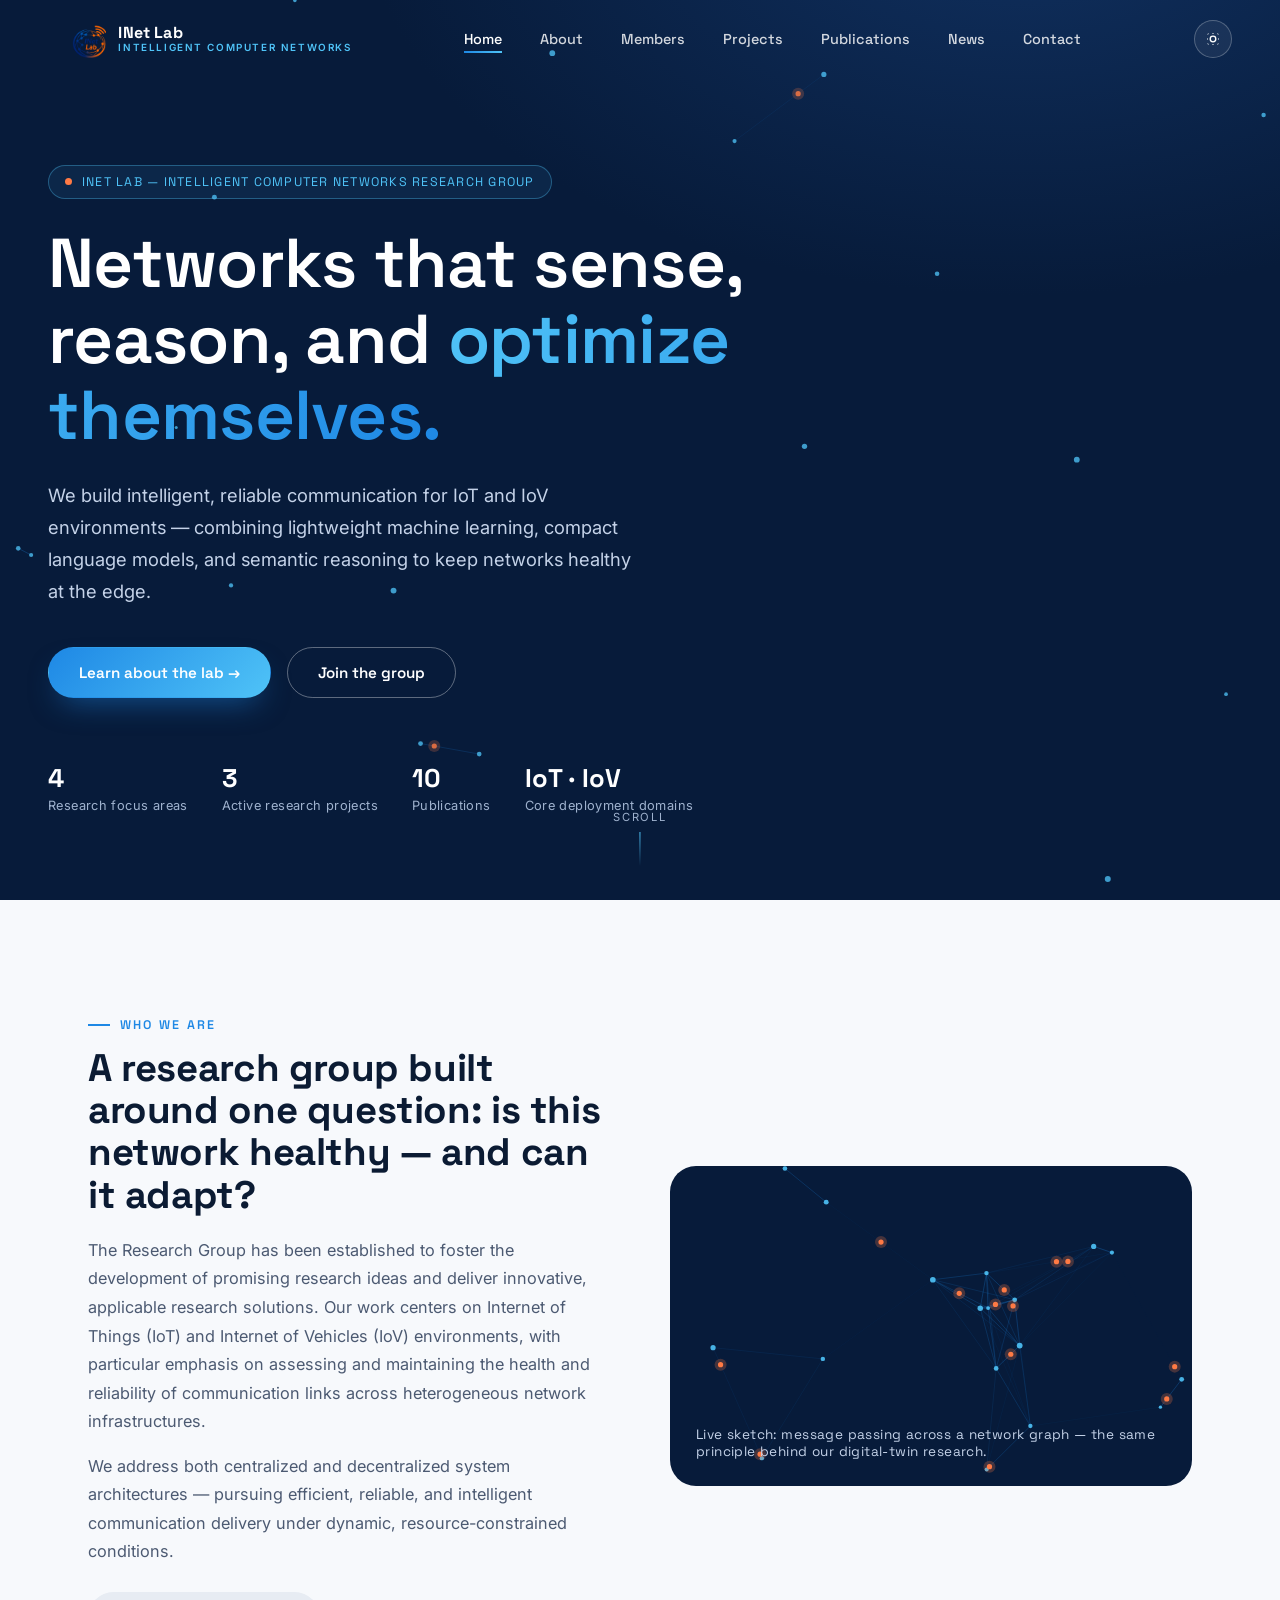
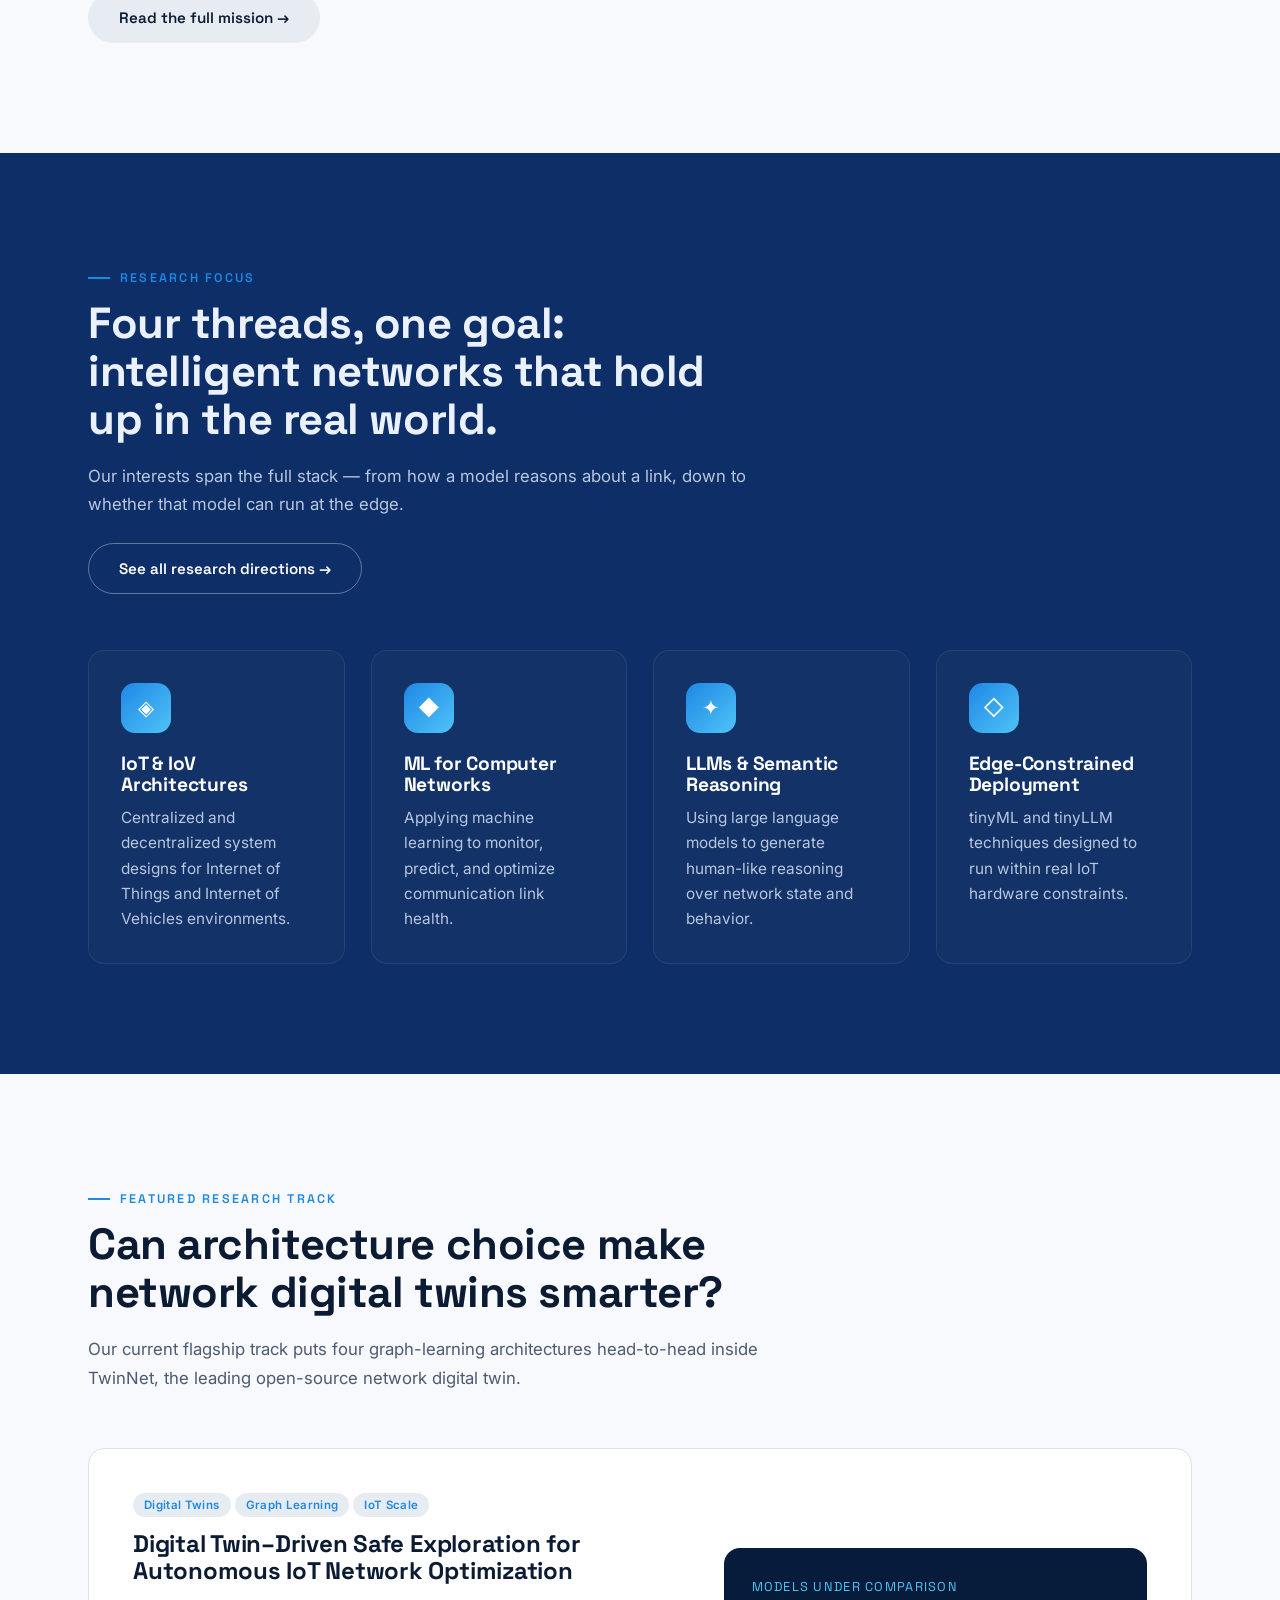
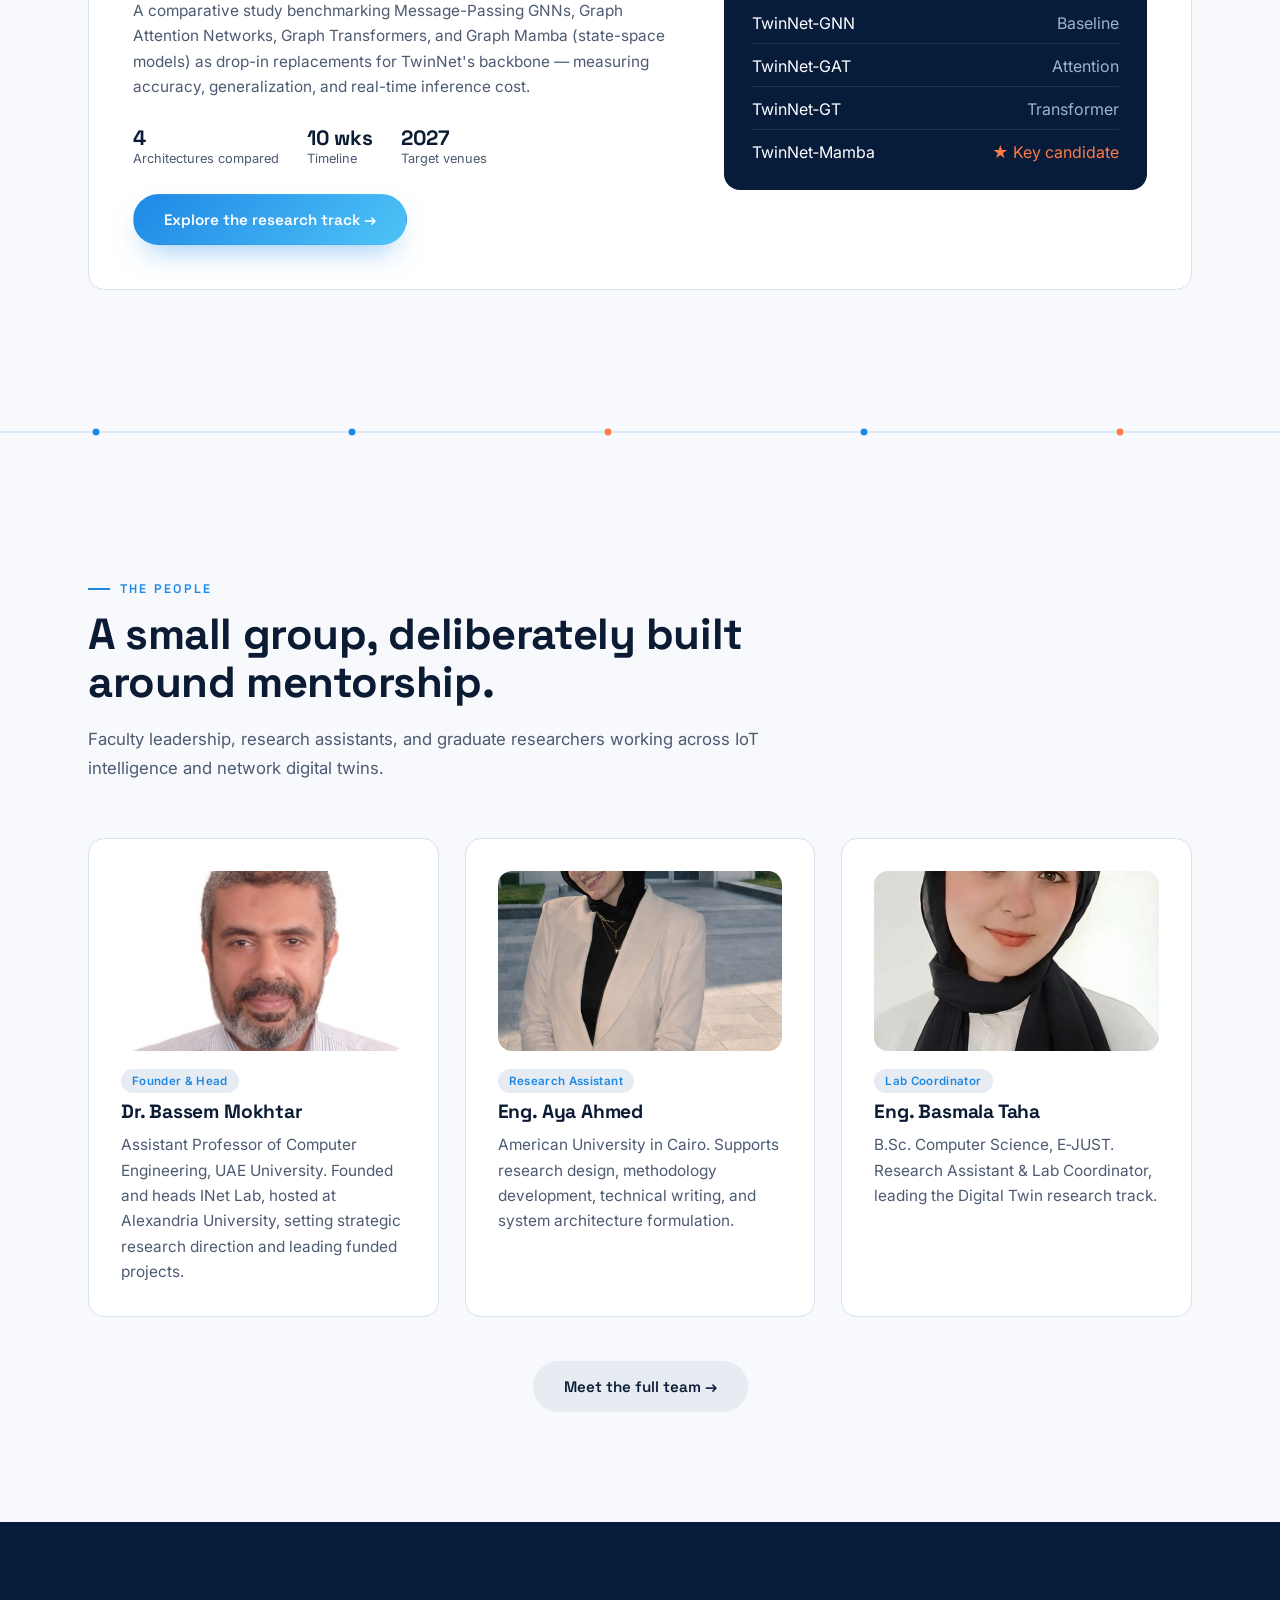
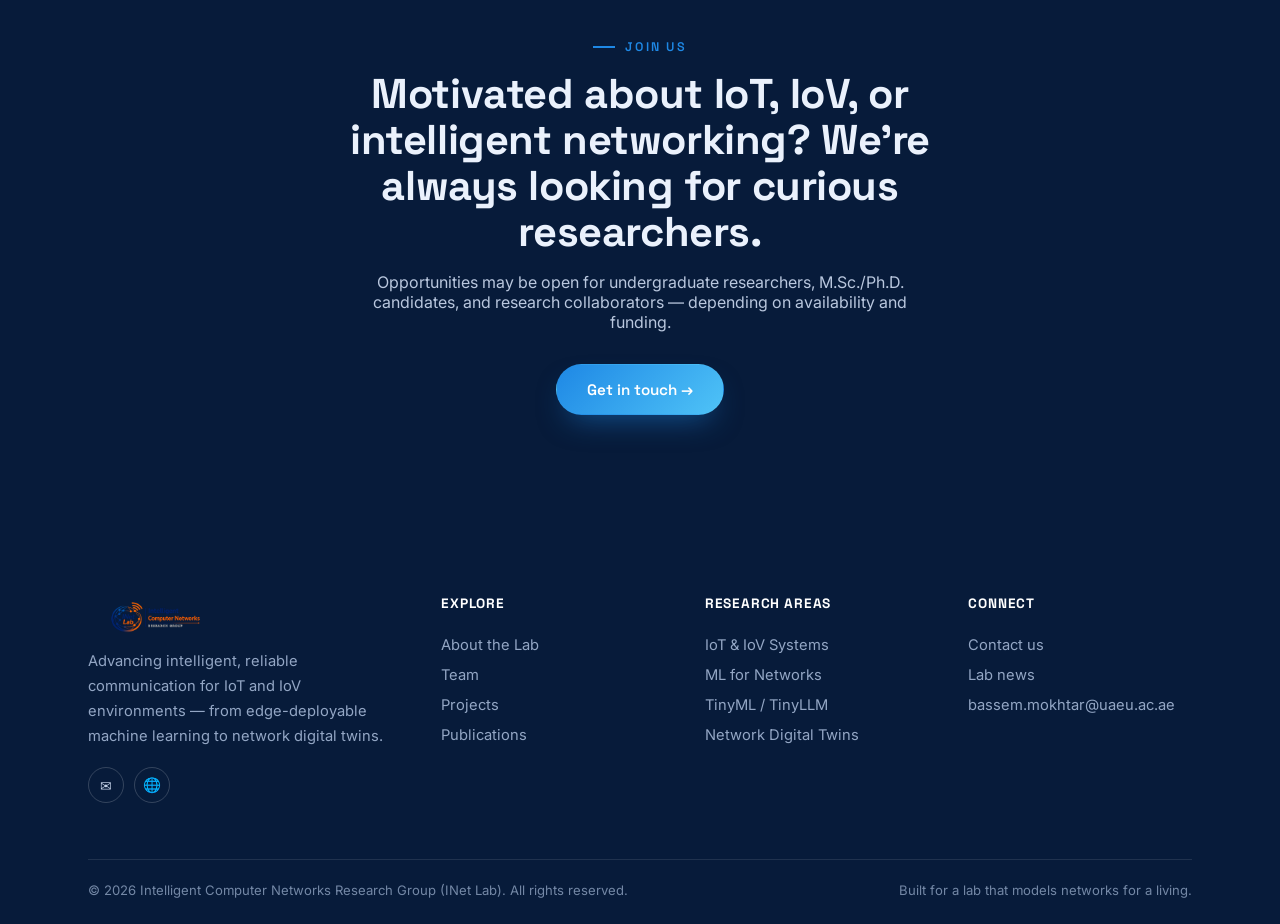
==== index.html @ f9cd7933 "Initial commit" ====
<!DOCTYPE html>
<html lang="en">
<head>
<meta charset="UTF-8">
<meta name="viewport" content="width=device-width, initial-scale=1.0">
<title>INet Lab — Intelligent Computer Networks Research Group</title>
<meta name="description" content="INet Lab designs intelligent, reliable communication for IoT and IoV environments — from edge-deployable machine learning to network digital twins.">
<link rel="icon" href="assets/images/inet-icon.png">
<link rel="preconnect" href="https://fonts.googleapis.com">
<link rel="preconnect" href="https://fonts.gstatic.com" crossorigin>
<link href="https://fonts.googleapis.com/css2?family=Space+Grotesk:wght@500;600;700&family=Inter:wght@400;500;600;700&display=swap" rel="stylesheet">
<link rel="stylesheet" href="css/style.css">
<link rel="stylesheet" href="css/animations.css">
<link rel="stylesheet" href="css/responsive.css">
</head>
<body data-page="home">

<div id="loading-screen"><div class="loader-mark"></div></div>
<div id="app-header"></div>

<!-- ================= HERO ================= -->
<section class="hero">
  <canvas></canvas>
  <div class="hero-inner">
    <span class="hero-tag"><span class="dot"></span> INet Lab — Intelligent Computer Networks Research Group</span>
    <h1 data-reveal>Networks that sense, reason, and <em>optimize themselves.</em></h1>
    <p class="lead" data-reveal style="transition-delay:.1s">We build intelligent, reliable communication for IoT and IoV environments — combining lightweight machine learning, compact language models, and semantic reasoning to keep networks healthy at the edge.</p>
    <div class="hero-cta" data-reveal style="transition-delay:.2s">
      <a href="about.html" class="btn btn-primary">Learn about the lab →</a>
      <a href="contact.html" class="btn btn-outline">Join the group</a>
    </div>
    <div class="hero-focus" data-reveal style="transition-delay:.3s">
      <div><b data-count="4">0</b><span>Research focus areas</span></div>
      <div><b data-count="3">0</b><span>Active research projects</span></div>
      <div><b data-count="10">0</b><span>Publications</span></div>
      <div><b>IoT · IoV</b><span>Core deployment domains</span></div>
    </div>
  </div>
  <div class="scroll-cue"><span>Scroll</span><span class="stick"></span></div>
</section>

<!-- ================= ABOUT SNAPSHOT ================= -->
<section class="section">
  <div class="container">
    <div class="split">
      <div data-reveal="left">
        <span class="eyebrow">Who we are</span>
        <h2 style="font-size:clamp(1.8rem,3vw,2.5rem);margin-top:14px;">A research group built around one question: is this network healthy — and can it adapt?</h2>
        <p style="margin-top:20px;color:var(--text-soft);line-height:1.75;font-size:1.02rem;">The Research Group has been established to foster the development of promising research ideas and deliver innovative, applicable research solutions. Our work centers on Internet of Things (IoT) and Internet of Vehicles (IoV) environments, with particular emphasis on assessing and maintaining the health and reliability of communication links across heterogeneous network infrastructures.</p>
        <p style="margin-top:16px;color:var(--text-soft);line-height:1.75;font-size:1.02rem;">We address both centralized and decentralized system architectures — pursuing efficient, reliable, and intelligent communication delivery under dynamic, resource-constrained conditions.</p>
        <a href="about.html" class="btn btn-ghost" style="margin-top:26px;">Read the full mission →</a>
      </div>
      <div data-reveal="right" class="graph-panel" style="height:320px;border-radius:var(--radius-lg);background:var(--ink);overflow:hidden;position:relative;">
        <canvas style="position:absolute;inset:0;width:100%;height:100%;"></canvas>
        <div style="position:absolute;inset:0;display:flex;align-items:flex-end;padding:26px;">
          <p style="color:#C4D2E8;font-size:.85rem;font-family:var(--font-display);letter-spacing:.03em;">Live sketch: message passing across a network graph — the same principle behind our digital-twin research.</p>
        </div>
      </div>
    </div>
  </div>
</section>

<!-- ================= RESEARCH FOCUS ================= -->
<section class="section section--navy" id="research-areas">
  <div class="container">
    <div class="section-head">
      <span class="eyebrow">Research focus</span>
      <h2>Four threads, one goal: intelligent networks that hold up in the real world.</h2>
      <p>Our interests span the full stack — from how a model reasons about a link, down to whether that model can run at the edge.</p>
      <a href="about.html#research-directions" class="btn btn-outline" style="margin-top:24px;">See all research directions →</a>
    </div>
    <div class="grid grid-4">
      <div class="card tilt icon-rotate glow-border" data-reveal style="background:var(--navy-soft);border-color:rgba(255,255,255,.08);">
        <div class="card-icon">◈</div>
        <h3 style="color:#fff;">IoT &amp; IoV Architectures</h3>
        <p style="color:#B9C7DE;">Centralized and decentralized system designs for Internet of Things and Internet of Vehicles environments.</p>
      </div>
      <div class="card tilt icon-rotate glow-border" data-reveal style="transition-delay:.08s;background:var(--navy-soft);border-color:rgba(255,255,255,.08);">
        <div class="card-icon">◆</div>
        <h3 style="color:#fff;">ML for Computer Networks</h3>
        <p style="color:#B9C7DE;">Applying machine learning to monitor, predict, and optimize communication link health.</p>
      </div>
      <div class="card tilt icon-rotate glow-border" data-reveal style="transition-delay:.16s;background:var(--navy-soft);border-color:rgba(255,255,255,.08);">
        <div class="card-icon">✦</div>
        <h3 style="color:#fff;">LLMs &amp; Semantic Reasoning</h3>
        <p style="color:#B9C7DE;">Using large language models to generate human-like reasoning over network state and behavior.</p>
      </div>
      <div class="card tilt icon-rotate glow-border" data-reveal style="transition-delay:.24s;background:var(--navy-soft);border-color:rgba(255,255,255,.08);">
        <div class="card-icon">◇</div>
        <h3 style="color:#fff;">Edge-Constrained Deployment</h3>
        <p style="color:#B9C7DE;">tinyML and tinyLLM techniques designed to run within real IoT hardware constraints.</p>
      </div>
    </div>
  </div>
</section>

<!-- ================= FEATURED PROJECT ================= -->
<section class="section">
  <div class="container">
    <div class="section-head">
      <span class="eyebrow">Featured research track</span>
      <h2>Can architecture choice make network digital twins smarter?</h2>
      <p>Our current flagship track puts four graph-learning architectures head-to-head inside TwinNet, the leading open-source network digital twin.</p>
    </div>
    <div class="card" data-reveal="zoom" style="display:grid;grid-template-columns:1.3fr 1fr;gap:40px;align-items:center;padding:44px;">
      <div>
        <span class="tag">Digital Twins</span> <span class="tag">Graph Learning</span> <span class="tag">IoT Scale</span>
        <h3 style="font-size:1.5rem;margin-top:18px;">Digital Twin–Driven Safe Exploration for Autonomous IoT Network Optimization</h3>
        <p style="margin-top:14px;">A comparative study benchmarking Message-Passing GNNs, Graph Attention Networks, Graph Transformers, and Graph Mamba (state-space models) as drop-in replacements for TwinNet's backbone — measuring accuracy, generalization, and real-time inference cost.</p>
        <div style="display:flex;gap:28px;margin-top:26px;flex-wrap:wrap;">
          <div><b style="font-family:var(--font-display);font-size:1.3rem;">4</b><div style="font-size:.8rem;color:var(--text-soft);">Architectures compared</div></div>
          <div><b style="font-family:var(--font-display);font-size:1.3rem;">10 wks</b><div style="font-size:.8rem;color:var(--text-soft);">Timeline</div></div>
          <div><b style="font-family:var(--font-display);font-size:1.3rem;">2027</b><div style="font-size:.8rem;color:var(--text-soft);">Target venues</div></div>
        </div>
        <a href="projects.html" class="btn btn-primary" style="margin-top:28px;">Explore the research track →</a>
      </div>
      <div style="background:var(--ink);border-radius:var(--radius-md);padding:28px;color:#fff;">
        <p style="font-family:var(--font-display);font-size:.8rem;letter-spacing:.1em;text-transform:uppercase;color:var(--cyan);margin-bottom:16px;">Models under comparison</p>
        <ul style="display:flex;flex-direction:column;gap:12px;">
          <li style="display:flex;justify-content:space-between;border-bottom:1px solid rgba(255,255,255,.1);padding-bottom:10px;"><span>TwinNet‑GNN</span><span style="color:#9FB2CE;">Baseline</span></li>
          <li style="display:flex;justify-content:space-between;border-bottom:1px solid rgba(255,255,255,.1);padding-bottom:10px;"><span>TwinNet‑GAT</span><span style="color:#9FB2CE;">Attention</span></li>
          <li style="display:flex;justify-content:space-between;border-bottom:1px solid rgba(255,255,255,.1);padding-bottom:10px;"><span>TwinNet‑GT</span><span style="color:#9FB2CE;">Transformer</span></li>
          <li style="display:flex;justify-content:space-between;"><span>TwinNet‑Mamba</span><span style="color:var(--pulse);">★ Key candidate</span></li>
        </ul>
      </div>
    </div>
  </div>
</section>

<div class="rail"><canvas></canvas></div>

<!-- ================= TEAM PREVIEW ================= -->
<section class="section">
  <div class="container">
    <div class="section-head">
      <span class="eyebrow">The people</span>
      <h2>A small group, deliberately built around mentorship.</h2>
      <p>Faculty leadership, research assistants, and graduate researchers working across IoT intelligence and network digital twins.</p>
    </div>
    <div class="grid grid-3">
      <div class="card tilt" data-reveal>
        <div class="zoom-wrap" style="border-radius:14px;height:180px;margin-bottom:18px;">
          <img src="assets/images/bassem-mokhtar.jpg" alt="Dr. Bassem Mokhtar" style="width:100%;height:100%;object-fit:cover;">
        </div>
        <span class="tag">Founder &amp; Head</span>
        <h3 style="margin-top:12px;">Dr. Bassem Mokhtar</h3>
        <p>Assistant Professor of Computer Engineering, UAE University. Founded and heads INet Lab, hosted at Alexandria University, setting strategic research direction and leading funded projects.</p>
      </div>
      <div class="card tilt" data-reveal style="transition-delay:.08s;">
        <div class="zoom-wrap" style="border-radius:14px;height:180px;margin-bottom:18px;">
          <img src="assets/images/aya-ahmed.jpg" alt="Eng. Aya Ahmed" style="width:100%;height:100%;object-fit:cover;">
        </div>
        <span class="tag">Research Assistant</span>
        <h3 style="margin-top:12px;">Eng. Aya Ahmed</h3>
        <p>American University in Cairo. Supports research design, methodology development, technical writing, and system architecture formulation.</p>
      </div>
      <div class="card tilt" data-reveal style="transition-delay:.16s;">
        <div class="zoom-wrap" style="border-radius:14px;height:180px;margin-bottom:18px;">
          <img src="assets/images/basmala-taha.jpg" alt="Eng. Basmala Taha" style="width:100%;height:100%;object-fit:cover;">
        </div>
        <span class="tag">Lab Coordinator</span>
        <h3 style="margin-top:12px;">Eng. Basmala Taha</h3>
        <p>B.Sc. Computer Science, E‑JUST. Research Assistant &amp; Lab Coordinator, leading the Digital Twin research track.</p>
      </div>
    </div>
    <div class="text-center" style="text-align:center;margin-top:44px;">
      <a href="members.html" class="btn btn-ghost">Meet the full team →</a>
    </div>
  </div>
</section>

<!-- ================= CTA ================= -->
<section class="section section--dark">
  <div class="container" style="text-align:center;">
    <span class="eyebrow" style="justify-content:center;">Join us</span>
    <h2 style="margin-top:16px;font-size:clamp(1.8rem,3.4vw,2.6rem);max-width:700px;margin-left:auto;margin-right:auto;">Motivated about IoT, IoV, or intelligent networking? We're always looking for curious researchers.</h2>
    <p style="margin-top:18px;color:#B9C7DE;max-width:560px;margin-left:auto;margin-right:auto;">Opportunities may be open for undergraduate researchers, M.Sc./Ph.D. candidates, and research collaborators — depending on availability and funding.</p>
    <div style="margin-top:32px;">
      <a href="contact.html" class="btn btn-primary">Get in touch →</a>
    </div>
  </div>
</section>

<div id="app-footer"></div>

<script src="js/components/layout.js"></script>
<script src="js/animations.js"></script>
<script src="js/main.js"></script>
</body>
</html>
---- css/style.css ----
/* ======================================================================
   INet Lab — Core Stylesheet
   Design system: deep navy signal palette, Space Grotesk + Inter type,
   signature motif = "message-passing" network graph (mirrors the lab's
   own GNN/digital-twin research).
   ====================================================================== */

:root{
  /* ---- Color tokens ---- */
  --ink:#071B3A;          /* deepest navy — hero / footer */
  --navy:#0D2E66;         /* secondary navy — panels on dark */
  --navy-soft:#123268;
  --signal:#1E88E5;       /* primary accent — links, buttons, active nodes */
  --cyan:#4FC3F7;         /* secondary accent — glow, highlights */
  --pulse:#FF7A45;        /* warm accent used sparingly — "live" packet */
  --paper:#F7F9FC;        /* light background */
  --mist:#E7ECF3;         /* light borders / subtle fills */
  --line:#D9E2EF;
  --text:#0B1B33;         /* body text on light */
  --text-soft:#4C5A72;
  --white:#FFFFFF;

  /* ---- Type ---- */
  --font-display:'Space Grotesk', sans-serif;
  --font-body:'Inter', sans-serif;

  /* ---- Layout ---- */
  --container:1240px;
  --radius-sm:10px;
  --radius-md:16px;
  --radius-lg:26px;
  --nav-h:78px;

  /* ---- Motion ---- */
  --ease:cubic-bezier(.16,.84,.44,1);
  --fast:.25s;
  --med:.5s;
  --slow:.9s;

  color-scheme: light;
}

html[data-theme="dark"]{
  --paper:#081327;
  --mist:#0F2246;
  --line:#1B3A66;
  --text:#EAF1FC;
  --text-soft:#9FB2CE;
  --white:#0D2145;
  color-scheme: dark;
}

*,*::before,*::after{ box-sizing:border-box; }
html{ scroll-behavior:smooth; }
html, body{ margin:0; padding:0; }

body{
  font-family:var(--font-body);
  color:var(--text);
  background:var(--paper);
  -webkit-font-smoothing:antialiased;
  overflow-x:hidden;
  transition:background var(--fast) var(--ease), color var(--fast) var(--ease);
}

img{ max-width:100%; display:block; }
a{ color:inherit; text-decoration:none; }
ul{ margin:0; padding:0; list-style:none; }
button{ font-family:inherit; cursor:pointer; }
h1,h2,h3,h4{ font-family:var(--font-display); margin:0; line-height:1.1; letter-spacing:-0.01em; }
p{ margin:0; }

:focus-visible{
  outline:2px solid var(--cyan);
  outline-offset:3px;
}

.container{
  width:100%;
  max-width:var(--container);
  margin:0 auto;
  padding:0 28px;
}

.eyebrow{
  display:inline-flex;
  align-items:center;
  gap:10px;
  font-family:var(--font-display);
  font-size:.78rem;
  font-weight:600;
  letter-spacing:.18em;
  text-transform:uppercase;
  color:var(--signal);
}
html[data-theme="dark"] .eyebrow{ color:var(--cyan); }
.eyebrow::before{
  content:"";
  width:22px; height:2px;
  background:currentColor;
  display:inline-block;
}

.section{ padding:110px 0; position:relative; }
.section--tight{ padding:70px 0; }
.section--dark{ background:var(--ink); color:#EAF1FC; }
.section--navy{ background:var(--navy); color:#EAF1FC; }
.section-head{ max-width:680px; margin-bottom:56px; }
.section-head h2{ font-size:clamp(2rem,3.4vw,2.9rem); margin-top:14px; }
.section-head p{ margin-top:18px; color:var(--text-soft); font-size:1.05rem; line-height:1.7; }
.section--dark .section-head p, .section--navy .section-head p{ color:#B9C7DE; }

.btn{
  display:inline-flex; align-items:center; justify-content:center; gap:10px;
  padding:15px 30px;
  border-radius:999px;
  font-family:var(--font-display);
  font-weight:600; font-size:.95rem;
  border:1px solid transparent;
  transition:transform var(--fast) var(--ease), box-shadow var(--fast) var(--ease), background var(--fast) var(--ease), color var(--fast) var(--ease);
  position:relative; overflow:hidden;
  white-space:nowrap;
}
.btn:active{ transform:scale(.97); }
.btn-primary{
  background:linear-gradient(135deg,var(--signal),var(--cyan));
  color:#fff;
  box-shadow:0 14px 30px -12px rgba(30,136,229,.55);
}
.btn-primary:hover{ transform:translateY(-2px); box-shadow:0 18px 34px -10px rgba(30,136,229,.65); }
.btn-outline{
  background:transparent;
  border-color:rgba(255,255,255,.35);
  color:#fff;
}
.btn-outline:hover{ background:rgba(255,255,255,.1); border-color:#fff; }
.btn-ghost{
  background:var(--mist);
  color:var(--text);
}
.btn-ghost:hover{ background:var(--line); }
.btn-sm{ padding:10px 18px; font-size:.82rem; }

/* Ripple */
.btn .ripple{
  position:absolute; border-radius:50%;
  transform:scale(0);
  background:rgba(255,255,255,.5);
  animation:ripple .6s ease-out;
  pointer-events:none;
}
@keyframes ripple{ to{ transform:scale(3); opacity:0; } }

/* ---------------- Loading screen ---------------- */
#loading-screen{
  position:fixed; inset:0; z-index:9999;
  background:var(--ink);
  display:flex; align-items:center; justify-content:center;
  transition:opacity .6s var(--ease), visibility .6s var(--ease);
}
#loading-screen.hidden{ opacity:0; visibility:hidden; pointer-events:none; }
.loader-mark{
  width:64px; height:64px;
  border-radius:50%;
  border:2px solid rgba(79,195,247,.25);
  border-top-color:var(--cyan);
  animation:spin 1s linear infinite;
}
@keyframes spin{ to{ transform:rotate(360deg); } }

/* ---------------- Scroll progress ---------------- */
#scroll-progress{
  position:fixed; top:0; left:0; height:3px; width:0%;
  background:linear-gradient(90deg,var(--signal),var(--cyan));
  z-index:1201;
}

/* ---------------- Header ---------------- */
#site-header{
  position:fixed; top:0; left:0; right:0; z-index:1100;
  height:var(--nav-h);
  display:flex; align-items:center;
  background:transparent;
  transition:background var(--fast) var(--ease), box-shadow var(--fast) var(--ease), height var(--fast) var(--ease);
}
#site-header.solid{
  background:rgba(7,27,58,.86);
  backdrop-filter:blur(14px) saturate(140%);
  -webkit-backdrop-filter:blur(14px) saturate(140%);
  box-shadow:0 10px 30px -18px rgba(0,0,0,.6);
  height:66px;
}
.nav-inner{
  width:100%; max-width:var(--container); margin:0 auto; padding:0 28px;
  display:flex; align-items:center; justify-content:space-between; gap:24px;
}
.brand{ display:flex; align-items:center; gap:12px; }
.brand img{ height:38px; width:auto; }
.brand-word{ display:flex; flex-direction:column; line-height:1.05; }
.brand-word b{ font-family:var(--font-display); font-size:1rem; color:#fff; letter-spacing:.01em; }
.brand-word span{ font-size:.62rem; letter-spacing:.16em; color:var(--cyan); font-weight:600; }

.nav-links{ display:flex; align-items:center; gap:6px; }
.nav-links a{
  position:relative;
  padding:10px 16px;
  font-family:var(--font-display);
  font-size:.9rem; font-weight:500;
  color:rgba(255,255,255,.82);
}
.nav-links a::after{
  content:""; position:absolute; left:16px; right:16px; bottom:5px; height:2px;
  background:linear-gradient(90deg,var(--signal),var(--cyan));
  transform:scaleX(0); transform-origin:left;
  transition:transform var(--fast) var(--ease);
}
.nav-links a:hover::after, .nav-links a.active::after{ transform:scaleX(1); }
.nav-links a.active{ color:#fff; }

.nav-actions{ display:flex; align-items:center; gap:10px; }
.theme-toggle{
  width:38px; height:38px; border-radius:50%;
  border:1px solid rgba(255,255,255,.25);
  background:rgba(255,255,255,.06);
  display:flex; align-items:center; justify-content:center;
  color:#fff; font-size:1rem;
}
.theme-toggle svg{ width:16px; height:16px; }
.nav-burger{
  display:none;
  width:40px; height:40px; border-radius:10px;
  border:1px solid rgba(255,255,255,.25);
  background:rgba(255,255,255,.06);
  flex-direction:column; align-items:center; justify-content:center; gap:4px;
}
.nav-burger span{ width:18px; height:2px; background:#fff; display:block; transition:transform .3s var(--ease), opacity .3s var(--ease); }
.nav-burger.open span:nth-child(1){ transform:translateY(6px) rotate(45deg); }
.nav-burger.open span:nth-child(2){ opacity:0; }
.nav-burger.open span:nth-child(3){ transform:translateY(-6px) rotate(-45deg); }

.mobile-panel{
  position:fixed; top:var(--nav-h); left:0; right:0; bottom:0; z-index:1090;
  background:rgba(7,27,58,.98);
  backdrop-filter:blur(10px);
  display:flex; flex-direction:column; padding:30px 28px;
  gap:6px;
  transform:translateY(-8px); opacity:0; visibility:hidden;
  transition:all var(--fast) var(--ease);
}
.mobile-panel.open{ transform:translateY(0); opacity:1; visibility:visible; }
.mobile-panel a{
  font-family:var(--font-display); font-size:1.3rem; color:#fff; padding:14px 4px;
  border-bottom:1px solid rgba(255,255,255,.08);
}

/* ---------------- Hero ---------------- */
.hero{
  position:relative;
  min-height:100vh;
  display:flex; align-items:center;
  background:radial-gradient(1200px 700px at 80% -10%, #10305f 0%, var(--ink) 55%);
  color:#fff;
  overflow:hidden;
  padding-top:var(--nav-h);
}
.hero canvas{ position:absolute; inset:0; width:100%; height:100%; opacity:.85; }
.hero-inner{ position:relative; z-index:2; width:100%; max-width:var(--container); margin:0 auto; padding:60px 28px; }
.hero-tag{
  display:inline-flex; align-items:center; gap:10px;
  padding:8px 16px; border-radius:999px;
  border:1px solid rgba(79,195,247,.35);
  background:rgba(79,195,247,.08);
  font-family:var(--font-display); font-size:.78rem; letter-spacing:.1em; text-transform:uppercase;
  color:var(--cyan); margin-bottom:26px;
}
.hero-tag .dot{ width:7px; height:7px; border-radius:50%; background:var(--pulse); box-shadow:0 0 0 0 rgba(255,122,69,.6); animation:pulse-dot 2s infinite; }
@keyframes pulse-dot{ 0%{ box-shadow:0 0 0 0 rgba(255,122,69,.55);} 70%{ box-shadow:0 0 0 10px rgba(255,122,69,0);} 100%{ box-shadow:0 0 0 0 rgba(255,122,69,0);} }

.hero h1{
  font-size:clamp(2.4rem,5.4vw,4.4rem);
  max-width:820px;
  font-weight:600;
}
.hero h1 em{ font-style:normal; background:linear-gradient(100deg,var(--cyan),var(--signal)); -webkit-background-clip:text; background-clip:text; color:transparent; }
.hero p.lead{
  margin-top:26px; max-width:600px; font-size:1.15rem; line-height:1.75; color:#C4D2E8;
}
.hero-cta{ display:flex; gap:16px; margin-top:40px; flex-wrap:wrap; }

.hero-focus{
  display:flex; gap:34px; margin-top:64px; flex-wrap:wrap;
}
.hero-focus div{ display:flex; flex-direction:column; gap:4px; }
.hero-focus b{ font-family:var(--font-display); font-size:1.6rem; color:#fff; }
.hero-focus span{ font-size:.8rem; color:#9FB2CE; letter-spacing:.03em; }

.scroll-cue{
  position:absolute; bottom:34px; left:50%; transform:translateX(-50%);
  display:flex; flex-direction:column; align-items:center; gap:8px;
  color:#9FB2CE; font-size:.7rem; letter-spacing:.15em; text-transform:uppercase;
  z-index:2;
}
.scroll-cue .stick{ width:1px; height:34px; background:linear-gradient(#4FC3F7,transparent); position:relative; overflow:hidden; }
.scroll-cue .stick::after{ content:""; position:absolute; top:-34px; left:0; width:100%; height:100%; background:#fff; animation:cue 1.8s infinite; }
@keyframes cue{ to{ top:34px; } }

/* ---------------- Page hero (interior pages) ---------------- */
.page-hero{
  position:relative;
  padding:calc(var(--nav-h) + 90px) 0 90px;
  background:radial-gradient(900px 500px at 85% -10%, #10305f 0, var(--ink) 60%);
  color:#fff;
  overflow:hidden;
}
.page-hero canvas{ position:absolute; inset:0; opacity:.5; }
.page-hero-inner{ position:relative; z-index:2; }
.page-hero h1{ font-size:clamp(2rem,4.4vw,3.2rem); margin-top:14px; max-width:760px; }
.page-hero p{ margin-top:18px; max-width:640px; color:#C4D2E8; font-size:1.05rem; line-height:1.7; }
.crumbs{ display:flex; gap:8px; font-size:.85rem; color:#9FB2CE; margin-bottom:8px; }
.crumbs a:hover{ color:#fff; }

/* ---------------- Cards ---------------- */
.grid{ display:grid; gap:26px; }
.grid-3{ grid-template-columns:repeat(3,1fr); }
.grid-2{ grid-template-columns:repeat(2,1fr); }
.grid-4{ grid-template-columns:repeat(4,1fr); }

.card{
  background:var(--white);
  border:1px solid var(--line);
  border-radius:var(--radius-md);
  padding:32px;
  transition:transform var(--fast) var(--ease), box-shadow var(--fast) var(--ease), border-color var(--fast) var(--ease);
  position:relative;
}
.card:hover{
  transform:translateY(-6px);
  box-shadow:0 26px 50px -30px rgba(7,27,58,.35);
  border-color:transparent;
}
.card-icon{
  width:50px; height:50px; border-radius:14px;
  display:flex; align-items:center; justify-content:center;
  background:linear-gradient(135deg,var(--signal),var(--cyan));
  color:#fff; margin-bottom:20px; font-size:1.3rem;
}
.card h3{ font-size:1.2rem; margin-bottom:10px; }
.card p{ color:var(--text-soft); font-size:.96rem; line-height:1.65; }
.card .tag-row{ display:flex; gap:8px; flex-wrap:wrap; margin-top:16px; }

.tag{
  font-size:.72rem; font-weight:600; letter-spacing:.03em;
  padding:5px 11px; border-radius:999px;
  background:var(--mist); color:var(--signal);
}
html[data-theme="dark"] .tag{ background:var(--navy-soft); color:var(--cyan); }

/* ---------------- Stats ---------------- */
.stats-row{ display:grid; grid-template-columns:repeat(4,1fr); gap:24px; }
.stat{ text-align:left; }
.stat b{ font-family:var(--font-display); font-size:clamp(2rem,3.6vw,3rem); display:block; background:linear-gradient(120deg,var(--cyan),var(--signal)); -webkit-background-clip:text; background-clip:text; color:transparent; }
.stat span{ color:var(--text-soft); font-size:.85rem; letter-spacing:.02em; }

/* ---------------- Footer ---------------- */
footer{
  background:var(--ink); color:#C4D2E8; padding:72px 0 26px; position:relative;
}
.footer-grid{ display:grid; grid-template-columns:1.4fr 1fr 1fr 1fr; gap:40px; margin-bottom:56px; }
.footer-brand img{ height:36px; margin-bottom:16px; }
.footer-brand p{ font-size:.92rem; line-height:1.7; color:#93A6C4; max-width:320px; }
.footer-col h4{ font-family:var(--font-display); font-size:.85rem; letter-spacing:.06em; text-transform:uppercase; color:#fff; margin-bottom:18px; }
.footer-col a, .footer-col li{ display:block; font-size:.92rem; color:#93A6C4; padding:6px 0; transition:color var(--fast); }
.footer-col a:hover{ color:var(--cyan); }
.footer-social{ display:flex; gap:10px; margin-top:18px; }
.footer-social a{
  width:36px; height:36px; border-radius:50%; border:1px solid rgba(255,255,255,.18);
  display:flex; align-items:center; justify-content:center; font-size:.9rem;
}
.footer-social a:hover{ background:var(--signal); border-color:var(--signal); color:#fff; }
.footer-bottom{ border-top:1px solid rgba(255,255,255,.1); padding-top:22px; display:flex; justify-content:space-between; align-items:center; font-size:.82rem; color:#7488A6; flex-wrap:wrap; gap:10px; }

#back-to-top{
  position:fixed; right:26px; bottom:26px; z-index:900;
  width:46px; height:46px; border-radius:50%;
  background:linear-gradient(135deg,var(--signal),var(--cyan));
  color:#fff; display:flex; align-items:center; justify-content:center;
  box-shadow:0 14px 26px -10px rgba(30,136,229,.6);
  opacity:0; visibility:hidden; transform:translateY(10px);
  transition:all var(--fast) var(--ease);
  border:none;
}
#back-to-top.show{ opacity:1; visibility:visible; transform:translateY(0); }

/* ---------------- Reveal-on-scroll ---------------- */
[data-reveal]{ opacity:0; transform:translateY(28px); transition:opacity .8s var(--ease), transform .8s var(--ease); }
[data-reveal].in{ opacity:1; transform:translateY(0); }
[data-reveal="left"]{ transform:translateX(-32px); }
[data-reveal="left"].in{ transform:translateX(0); }
[data-reveal="right"]{ transform:translateX(32px); }
[data-reveal="right"].in{ transform:translateX(0); }
[data-reveal="zoom"]{ transform:scale(.92); }
[data-reveal="zoom"].in{ transform:scale(1); }

/* ---------------- Divider / signal rail ---------------- */
.rail{ position:relative; height:64px; overflow:hidden; }
.rail canvas{ width:100%; height:100%; }

/* ---------------- Utility ---------------- */
.text-center{ text-align:center; margin-left:auto; margin-right:auto; }
.mt-lg{ margin-top:60px; }
.split{ display:grid; grid-template-columns:1fr 1fr; gap:60px; align-items:center; }
.pill-list{ display:flex; flex-wrap:wrap; gap:10px; }
.pill{ padding:8px 16px; border-radius:999px; background:var(--mist); font-size:.85rem; color:var(--text); border:1px solid var(--line); }

.badge-soon{
  display:inline-flex; align-items:center; gap:8px;
  padding:5px 13px; border-radius:999px; font-size:.72rem; font-weight:700; letter-spacing:.08em; text-transform:uppercase;
  background:rgba(255,122,69,.12); color:var(--pulse); border:1px solid rgba(255,122,69,.3);
}

.empty-state{
  border:1.5px dashed var(--line); border-radius:var(--radius-md);
  padding:60px 30px; text-align:center; color:var(--text-soft);
}
.empty-state .card-icon{ margin:0 auto 18px; }

::selection{ background:var(--signal); color:#fff; }

/* ---------------- Research direction hierarchy diagram ---------------- */
.hierarchy-diagram{ display:flex; flex-direction:column; align-items:center; gap:0; }
.h-row{ display:flex; justify-content:center; align-items:center; gap:16px; flex-wrap:wrap; width:100%; }
.h-connector{ width:2px; height:30px; background:linear-gradient(var(--line),var(--line)); position:relative; }
.h-connector.h-spread{ width:80%; max-width:760px; height:30px; border-top:2px solid var(--line); }
.h-node{
  padding:14px 22px; border-radius:12px; font-family:var(--font-display); font-size:.92rem; font-weight:600;
  border:1.5px solid var(--line); background:var(--white); color:var(--text);
  text-align:center;
}
.h-root{ background:var(--ink); color:#fff; border-color:var(--ink); font-size:1rem; }
.h-mid{ background:var(--mist); }
.h-highlight{ background:linear-gradient(135deg,var(--signal),var(--cyan)); color:#fff; border-color:transparent; }
.h-branches{ gap:14px; }
.h-leaf{ border-radius:999px; font-size:.82rem; padding:11px 18px; }
.h-more{ color:var(--text-soft); background:transparent; border-style:dashed; }
.h-domain-label{ font-family:var(--font-display); font-size:.72rem; letter-spacing:.1em; text-transform:uppercase; color:var(--text-soft); margin-right:6px; align-self:center; }
.h-domain{ border-radius:999px; font-size:.82rem; padding:11px 18px; background:var(--navy); color:#fff; border-color:var(--navy); }

@media (max-width:768px){
  .h-connector.h-spread{ width:2px; height:20px; border-top:none; background:var(--line); }
  .h-node{ font-size:.85rem; padding:11px 16px; }
}

/* ---------------- Vision pull-quote ---------------- */
.vision-quote{
  margin:0 auto; max-width:720px; text-align:center;
  font-family:var(--font-display); font-size:clamp(1.3rem,2.6vw,1.9rem); font-weight:600;
  color:#fff; line-height:1.5; position:relative; padding:0 20px;
}
.vision-quote span{ display:block; margin-top:18px; font-family:var(--font-body); font-size:.85rem; font-weight:400; letter-spacing:.04em; text-transform:uppercase; color:var(--cyan); }
---- css/animations.css ----
/* ======================================================================
   INet Lab — Animations
   ====================================================================== */

@keyframes floaty{
  0%,100%{ transform:translateY(0); }
  50%{ transform:translateY(-10px); }
}
.float{ animation:floaty 5s ease-in-out infinite; }

@keyframes gradientShift{
  0%{ background-position:0% 50%; }
  50%{ background-position:100% 50%; }
  100%{ background-position:0% 50%; }
}
.gradient-anim{
  background-size:200% 200%;
  animation:gradientShift 8s ease infinite;
}

/* Card tilt (JS sets --rx/--ry) */
.tilt{
  transform: perspective(900px) rotateX(var(--rx,0)) rotateY(var(--ry,0));
  transition: transform .15s ease-out;
}

/* Image hover zoom */
.zoom-wrap{ overflow:hidden; border-radius:inherit; }
.zoom-wrap img{ transition:transform .6s var(--ease,ease); }
.zoom-wrap:hover img{ transform:scale(1.08); }

/* Icon rotate on hover */
.icon-rotate:hover .card-icon{ transform:rotate(12deg) scale(1.06); }
.card-icon{ transition:transform .35s var(--ease,ease); }

/* Typing effect cursor */
.typing::after{
  content:"|"; margin-left:2px; color:var(--cyan,#4FC3F7);
  animation:blink 1s steps(1) infinite;
}
@keyframes blink{ 50%{ opacity:0; } }

/* Glowing border */
.glow-border{ position:relative; }
.glow-border::before{
  content:""; position:absolute; inset:-1px; border-radius:inherit;
  padding:1px;
  background:linear-gradient(120deg,var(--signal,#1E88E5),var(--cyan,#4FC3F7),transparent 70%);
  -webkit-mask:linear-gradient(#fff 0 0) content-box, linear-gradient(#fff 0 0);
  -webkit-mask-composite:xor; mask-composite:exclude;
  opacity:0; transition:opacity .3s ease;
}
.glow-border:hover::before{ opacity:1; }

/* Fade helpers (non-JS fallback) */
.fade-up{ animation:fadeUp .8s var(--ease,ease) both; }
@keyframes fadeUp{ from{ opacity:0; transform:translateY(24px);} to{ opacity:1; transform:translateY(0);} }

.fade-in{ animation:fadeIn .8s ease both; }
@keyframes fadeIn{ from{ opacity:0;} to{ opacity:1;} }

/* Loading dots */
.dot-loader span{
  width:6px;height:6px;border-radius:50%;background:currentColor;display:inline-block;margin:0 2px;
  animation:dotBounce 1.2s infinite ease-in-out both;
}
.dot-loader span:nth-child(2){ animation-delay:.15s; }
.dot-loader span:nth-child(3){ animation-delay:.3s; }
@keyframes dotBounce{ 0%,80%,100%{ transform:scale(.4); opacity:.4;} 40%{ transform:scale(1); opacity:1;} }

/* Reduced motion */
@media (prefers-reduced-motion: reduce){
  *, *::before, *::after{
    animation-duration:.001ms !important;
    animation-iteration-count:1 !important;
    transition-duration:.001ms !important;
    scroll-behavior:auto !important;
  }
}
---- css/responsive.css ----
/* ======================================================================
   INet Lab — Responsive
   Breakpoints: 1440 / 1024 / 768 / 480 / 360
   ====================================================================== */

@media (max-width:1440px){
  .container{ max-width:1160px; }
}

@media (max-width:1180px){
  .grid-4{ grid-template-columns:repeat(2,1fr); }
  .stats-row{ grid-template-columns:repeat(2,1fr); row-gap:34px; }
  .footer-grid{ grid-template-columns:1.2fr 1fr 1fr; }
}

@media (max-width:1024px){
  .grid-3{ grid-template-columns:repeat(2,1fr); }
  .split{ grid-template-columns:1fr; gap:36px; }
  .hero h1{ max-width:100%; }
  .footer-grid{ grid-template-columns:1fr 1fr; }
}

@media (max-width:860px){
  .nav-links{ display:none; }
  .nav-burger{ display:flex; }
  .hero-focus{ gap:24px; }
}

@media (max-width:768px){
  .section{ padding:76px 0; }
  .grid-2, .grid-3, .grid-4{ grid-template-columns:1fr; }
  .stats-row{ grid-template-columns:repeat(2,1fr); }
  .footer-grid{ grid-template-columns:1fr 1fr; gap:30px; }
  .page-hero{ padding-top:calc(var(--nav-h) + 60px); }
  #back-to-top{ right:16px; bottom:16px; }
}

@media (max-width:480px){
  .container{ padding:0 18px; }
  .hero-inner{ padding:40px 18px; }
  .hero-cta{ flex-direction:column; align-items:flex-start; }
  .hero-cta .btn{ width:100%; }
  .stats-row{ grid-template-columns:1fr 1fr; gap:20px; }
  .footer-grid{ grid-template-columns:1fr; gap:28px; }
  .footer-bottom{ flex-direction:column; align-items:flex-start; }
  .card{ padding:24px; }
}

@media (max-width:360px){
  .hero h1{ font-size:1.9rem; }
  .section-head h2{ font-size:1.6rem; }
}
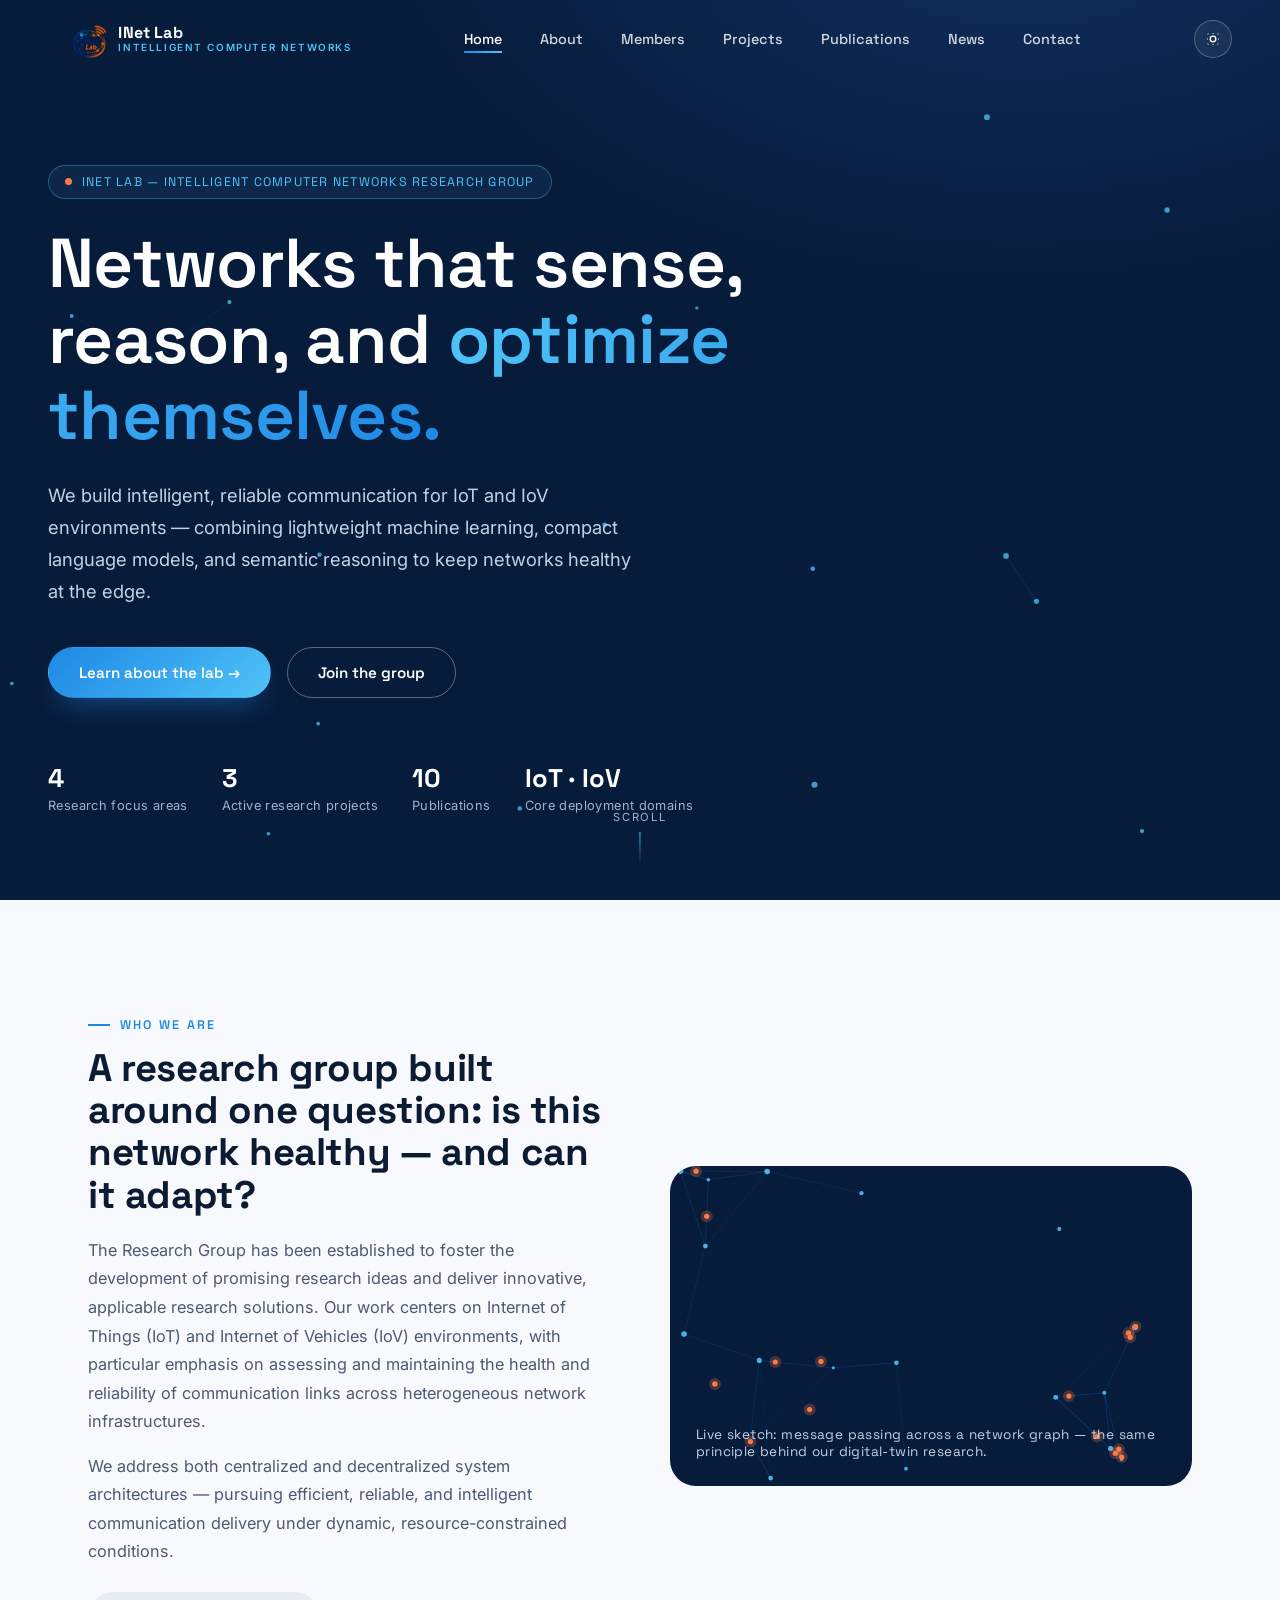
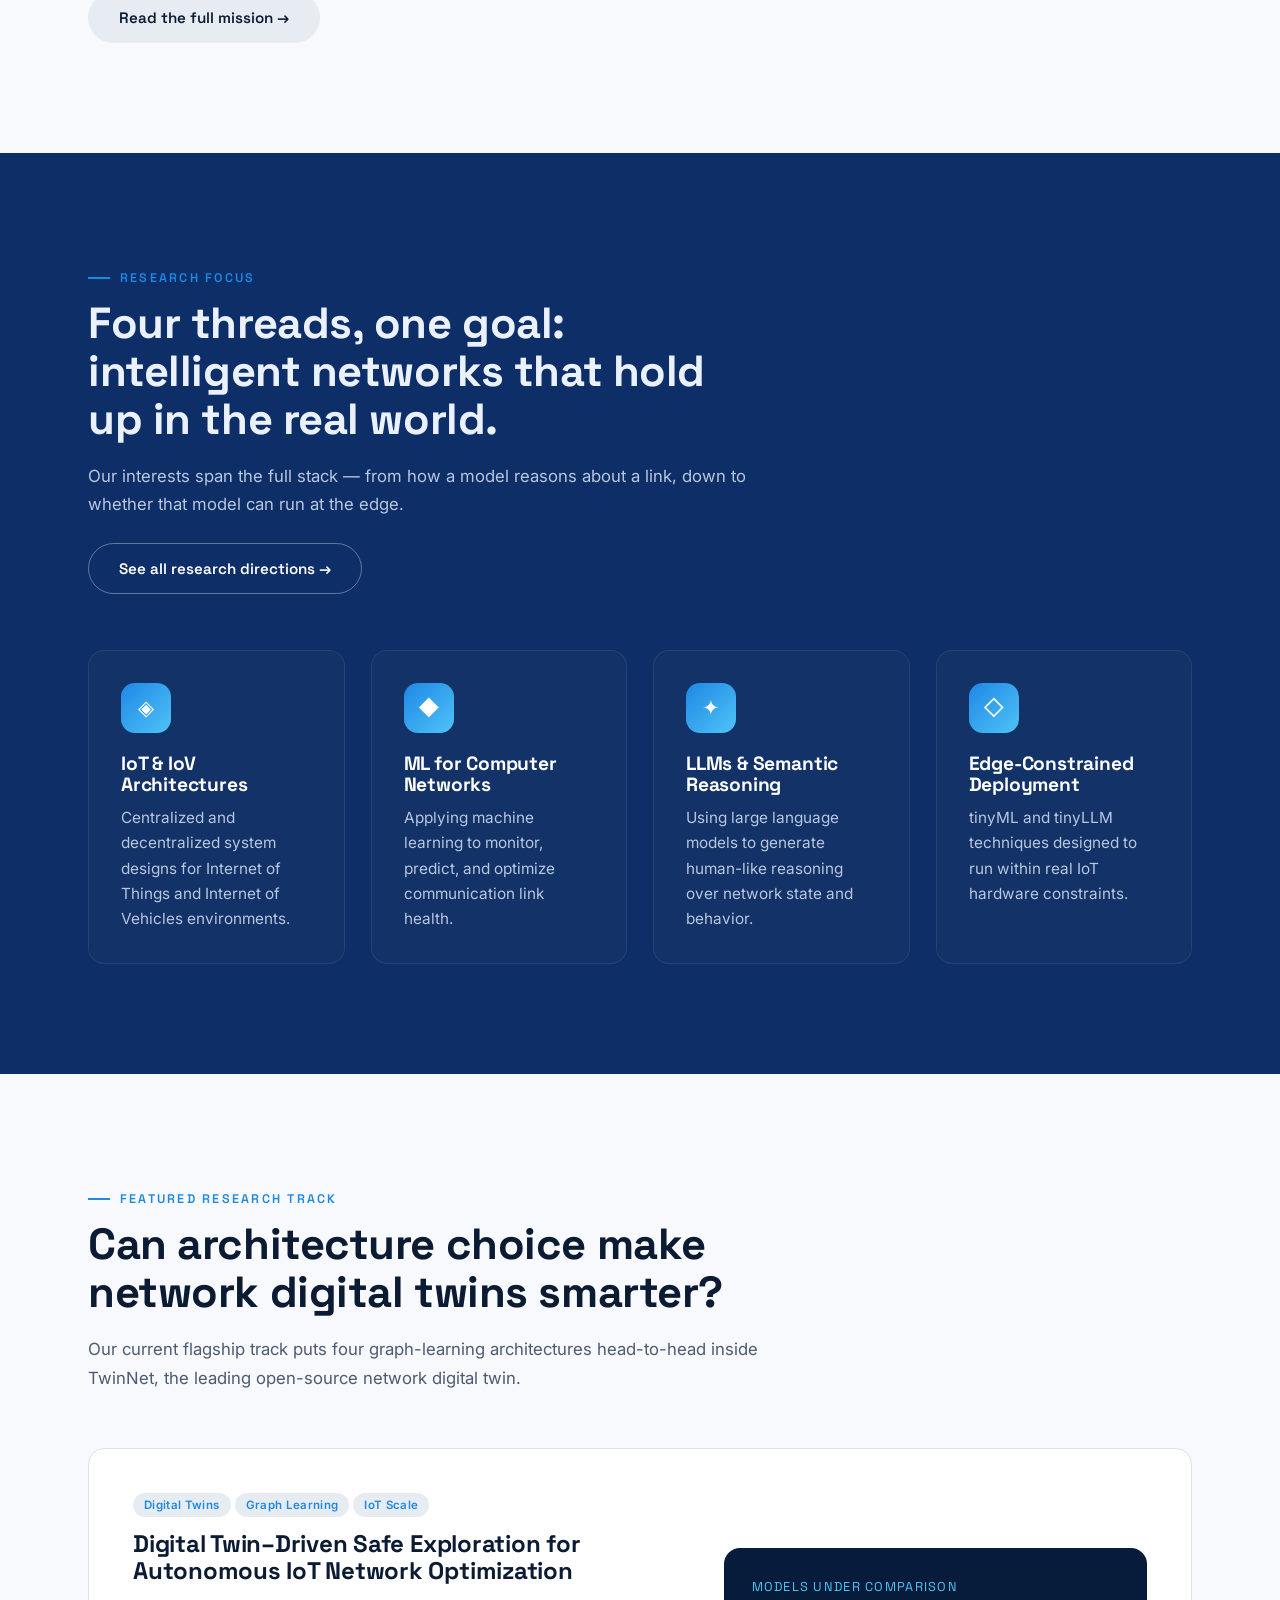
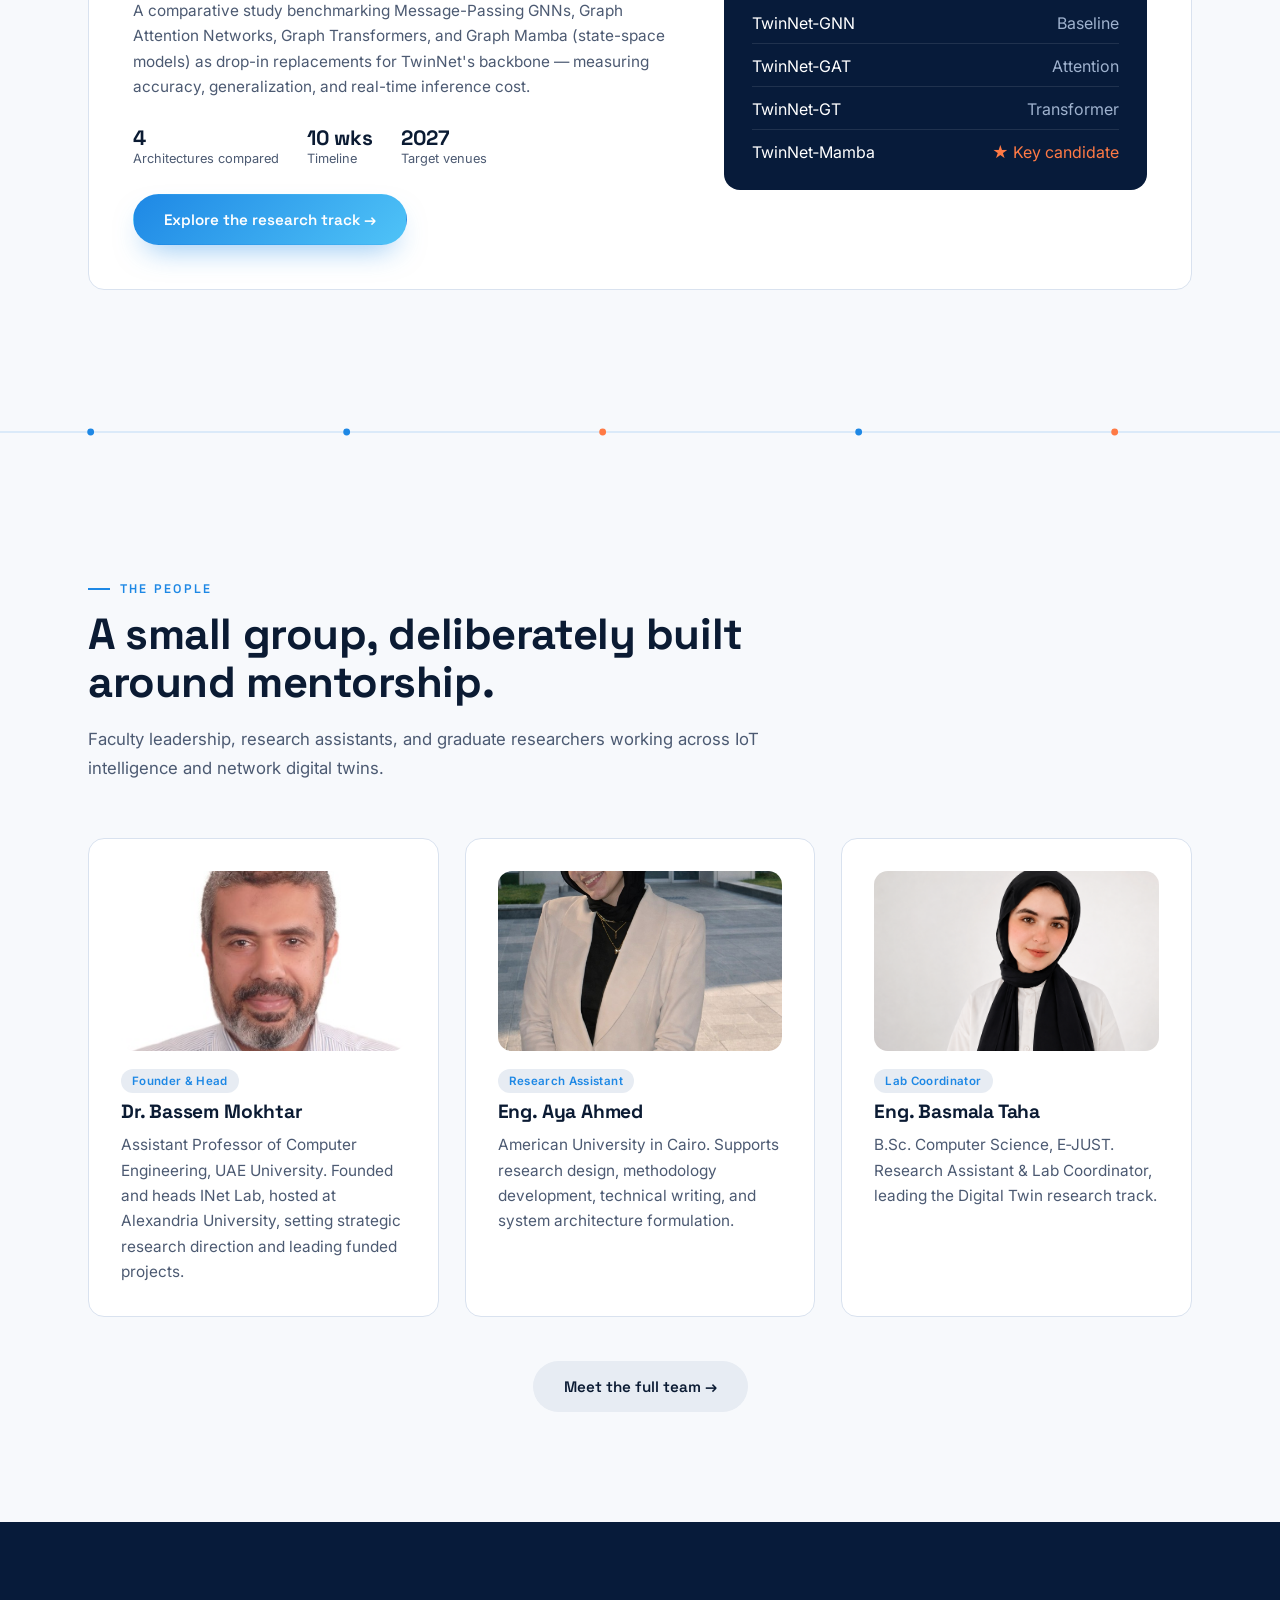
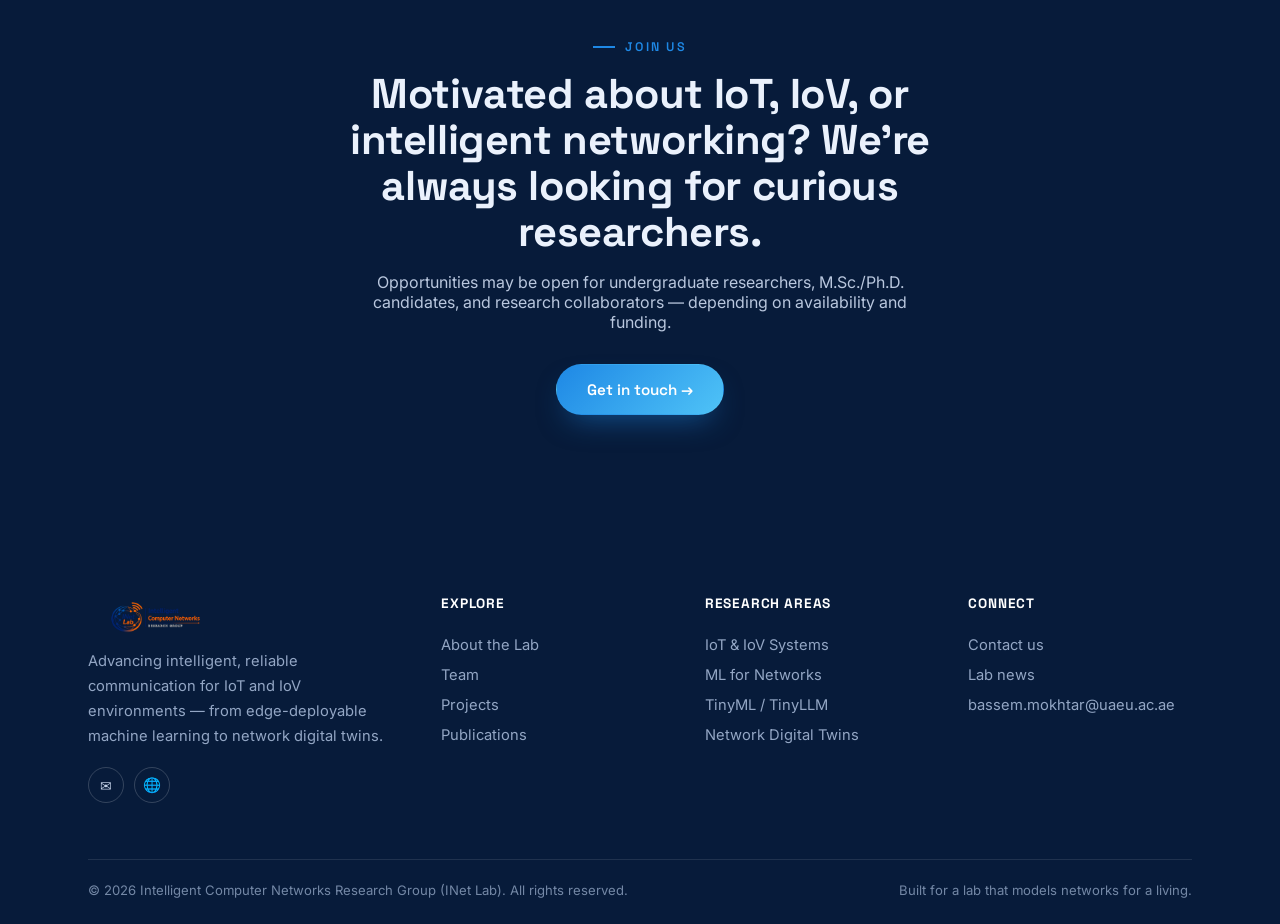
==== commit 2337a9f7: "Change image format for Eng. Basmala Taha" ====
--- a/index.html
+++ b/index.html
@@ -156,7 +156,7 @@
       </div>
       <div class="card tilt" data-reveal style="transition-delay:.16s;">
         <div class="zoom-wrap" style="border-radius:14px;height:180px;margin-bottom:18px;">
-          <img src="assets/images/basmala-taha.jpg" alt="Eng. Basmala Taha" style="width:100%;height:100%;object-fit:cover;">
+          <img src="assets/images/basmala-taha.png" alt="Eng. Basmala Taha" style="width:100%;height:100%;object-fit:cover;">
         </div>
         <span class="tag">Lab Coordinator</span>
         <h3 style="margin-top:12px;">Eng. Basmala Taha</h3>
